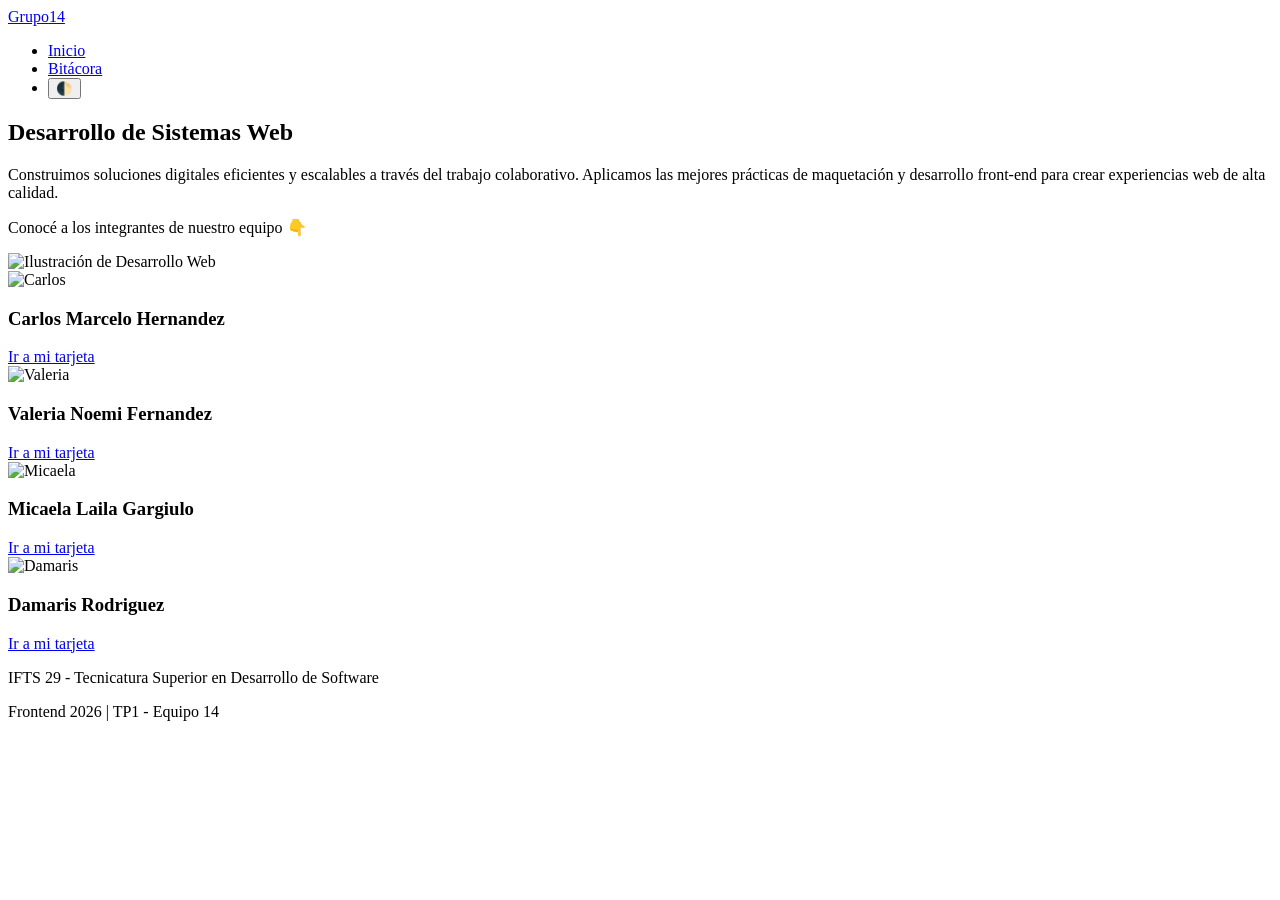
==== index.html @ 47502920 "creacion de index Se creo el archivo index.html" ====
<!doctype html>
<html lang="es">
  <head>
    <meta charset="UTF-8" />
    <meta name="viewport" content="width=device-width, initial-scale=1.0" />
    <title>Equipo Dev - Proyecto Web</title>
    <link rel="stylesheet" href="css/styles.css" />
    <link
      href="https://fonts.googleapis.com/css2?family=Inter:wght@300;400;600&display=swap"
      rel="stylesheet"
    />
  </head>
  <body>
    <header>
      <nav class="navbar">
        <a href="index.html" class="logo">
          Grupo<span class="logo-accent">14</span>
        </a>
        <ul class="nav-links">
          <li><a href="index.html" class="active">Inicio</a></li>
          <li><a href="bitacora.html">Bitácora</a></li>
          <!-- Botón de Modo Oscuro -->
          <li>
            <button
              id="toggle-dark-mode"
              class="btn-dark-mode"
              title="Cambiar tema"
            >
              🌓
            </button>
          </li>
        </ul>
      </nav>
    </header>

    <main class="container">
      <!-- Nueva sección Hero a dos columnas -->
      <section class="hero">
        <div class="hero-content">
          <h1 id="titulo-portada">Desarrollo de Sistemas Web</h1>
          <p>
            Construimos soluciones digitales eficientes y escalables a través
            del trabajo colaborativo. Aplicamos las mejores prácticas de
            maquetación y desarrollo front-end para crear experiencias web de
            alta calidad.
          </p>

          <p class="hero-subtitle">
            Conocé a los integrantes de nuestro equipo 👇
          </p>
        </div>
        <div class="hero-image">
          <!-- Agregá una imagen ilustrativa en tu carpeta img -->
          <img
            src="./img/hero-ilustration.png"
            alt="Ilustración de Desarrollo Web"
          />
        </div>
      </section>

      <!-- Grilla de tarjetas (ahora siempre visible) -->
      <section class="team-grid">
        <div class="team-card">
          <img src="./img/cmh.jpg" alt="Carlos" class="mini-avatar" />
          <h3>Carlos Marcelo Hernandez</h3>
          <a href="carlos.html" class="btn-secondary">Ir a mi tarjeta</a>
        </div>

        <div class="team-card">
          <img src="./img/valeria-mini.jpg" alt="Valeria" class="mini-avatar" />
          <h3>Valeria Noemi Fernandez</h3>
          <a href="valeria.html" class="btn-secondary">Ir a mi tarjeta</a>
        </div>

        <div class="team-card">
          <img src="./img/micaela-mini.jpg" alt="Micaela" class="mini-avatar" />
          <h3>Micaela Laila Gargiulo</h3>
          <a href="micaela.html" class="btn-secondary">Ir a mi tarjeta</a>
        </div>

        <div class="team-card">
          <img src="./img/damaris-mini.jpg" alt="Damaris" class="mini-avatar" />
          <h3>Damaris Rodriguez</h3>
          <a href="damaris.html" class="btn-secondary">Ir a mi tarjeta</a>
        </div>
      </section>
    </main>

    <footer class="footer">
      <p>IFTS 29 - Tecnicatura Superior en Desarrollo de Software</p>
      <p>Frontend 2026 | TP1 - Equipo 14</p>
    </footer>
  </body>
</html>
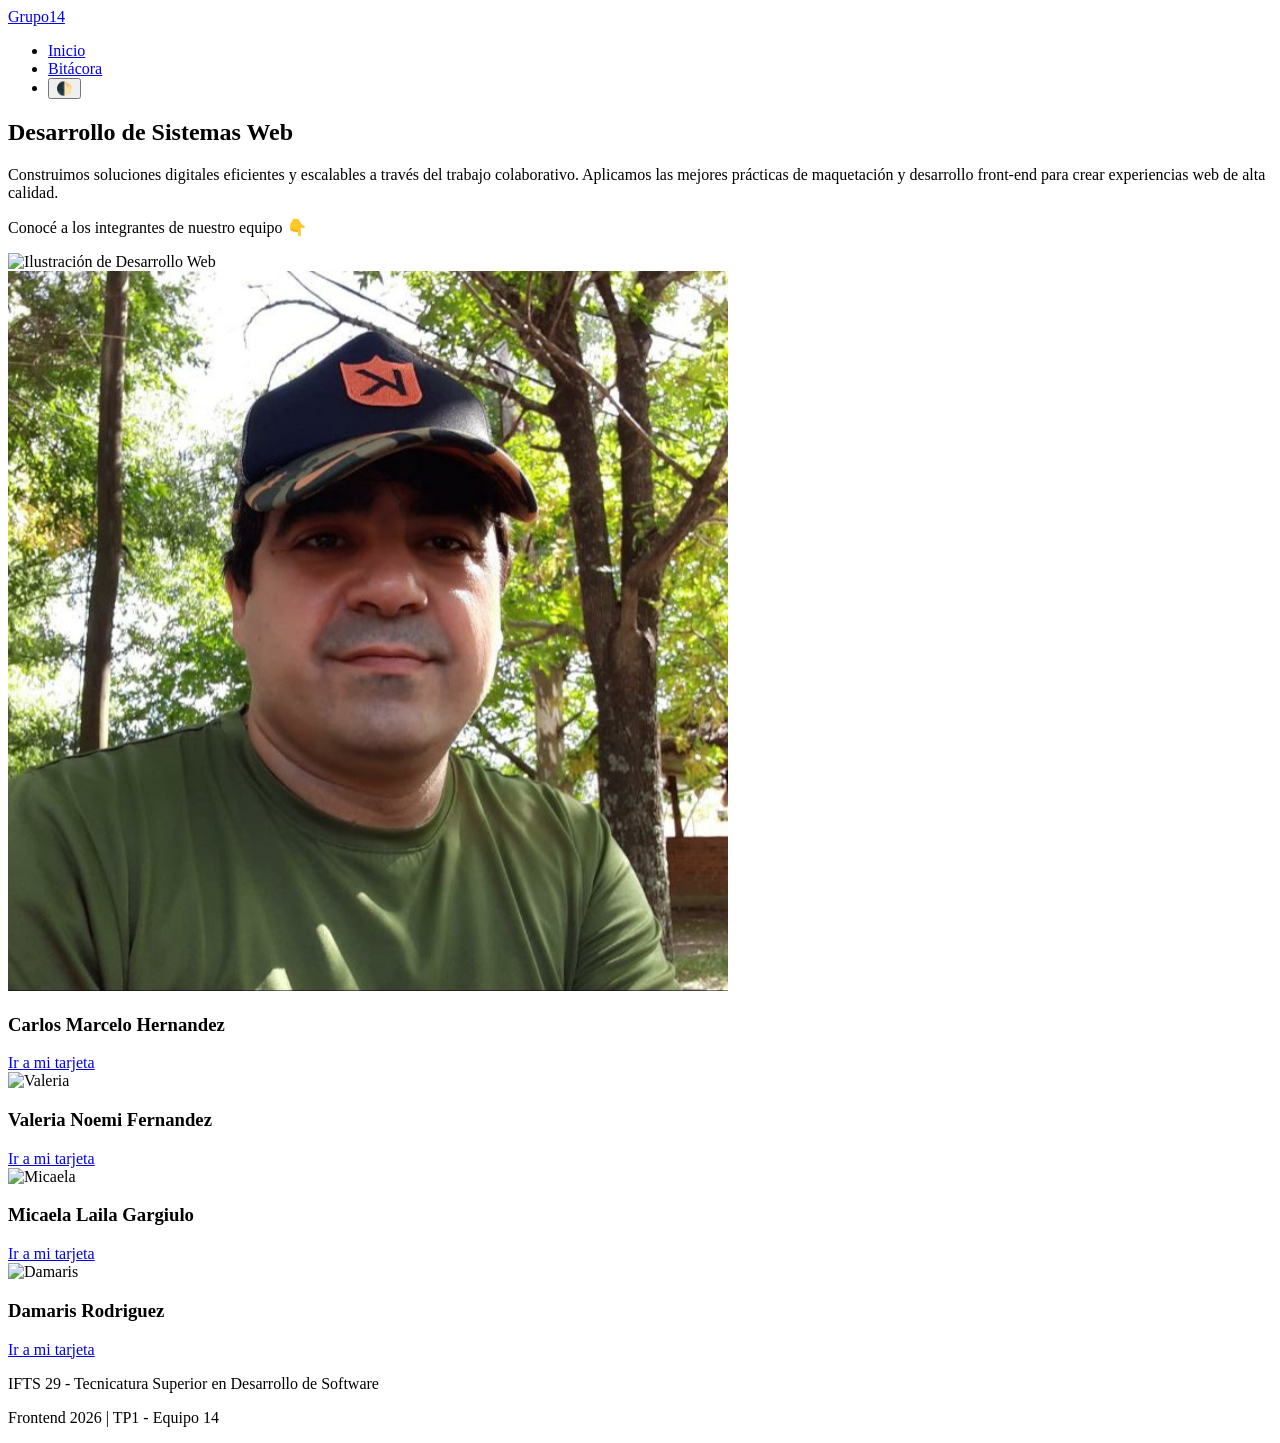
==== commit 9797092f: "agregar carpeta Marcelo con imágenes y actualizar rutas HTML Agrega imágenes a nueva carpeta y actua" ====
--- a/index.html
+++ b/index.html
@@ -50,7 +50,7 @@
           </p>
         </div>
         <div class="hero-image">
-          <!-- Agregá una imagen ilustrativa en tu carpeta img -->
+          <!-- Imagen Home-->
           <img
             src="./img/hero-ilustration.png"
             alt="Ilustración de Desarrollo Web"
@@ -58,10 +58,14 @@
         </div>
       </section>
 
-      <!-- Grilla de tarjetas (ahora siempre visible) -->
+      <!-- Grilla de tarjetas  -->
       <section class="team-grid">
         <div class="team-card">
-          <img src="./img/cmh.jpg" alt="Carlos" class="mini-avatar" />
+          <img
+            src="./img/marcelo/marcelo.jpg"
+            alt="Carlos"
+            class="mini-avatar"
+          />
           <h3>Carlos Marcelo Hernandez</h3>
           <a href="carlos.html" class="btn-secondary">Ir a mi tarjeta</a>
         </div>
@@ -90,5 +94,6 @@
       <p>IFTS 29 - Tecnicatura Superior en Desarrollo de Software</p>
       <p>Frontend 2026 | TP1 - Equipo 14</p>
     </footer>
+    <script src="js/main.js"></script>
   </body>
 </html>
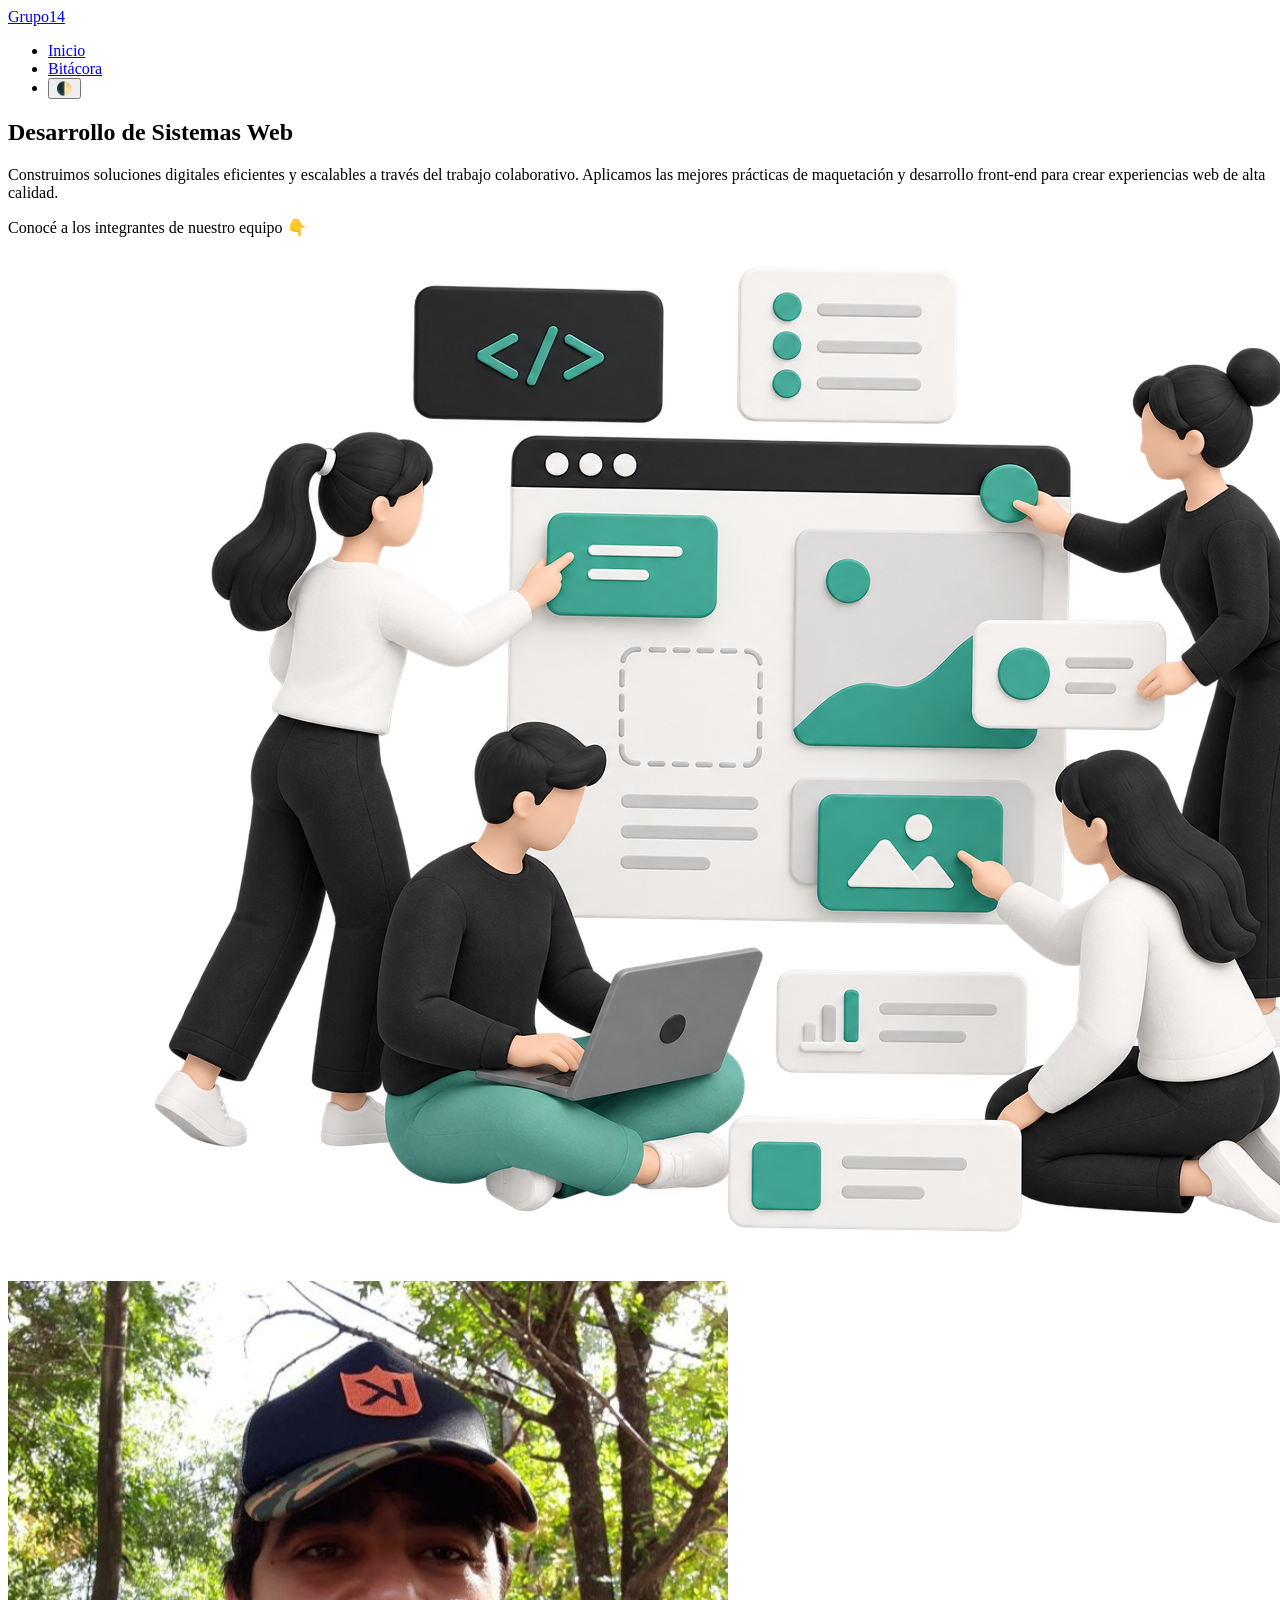
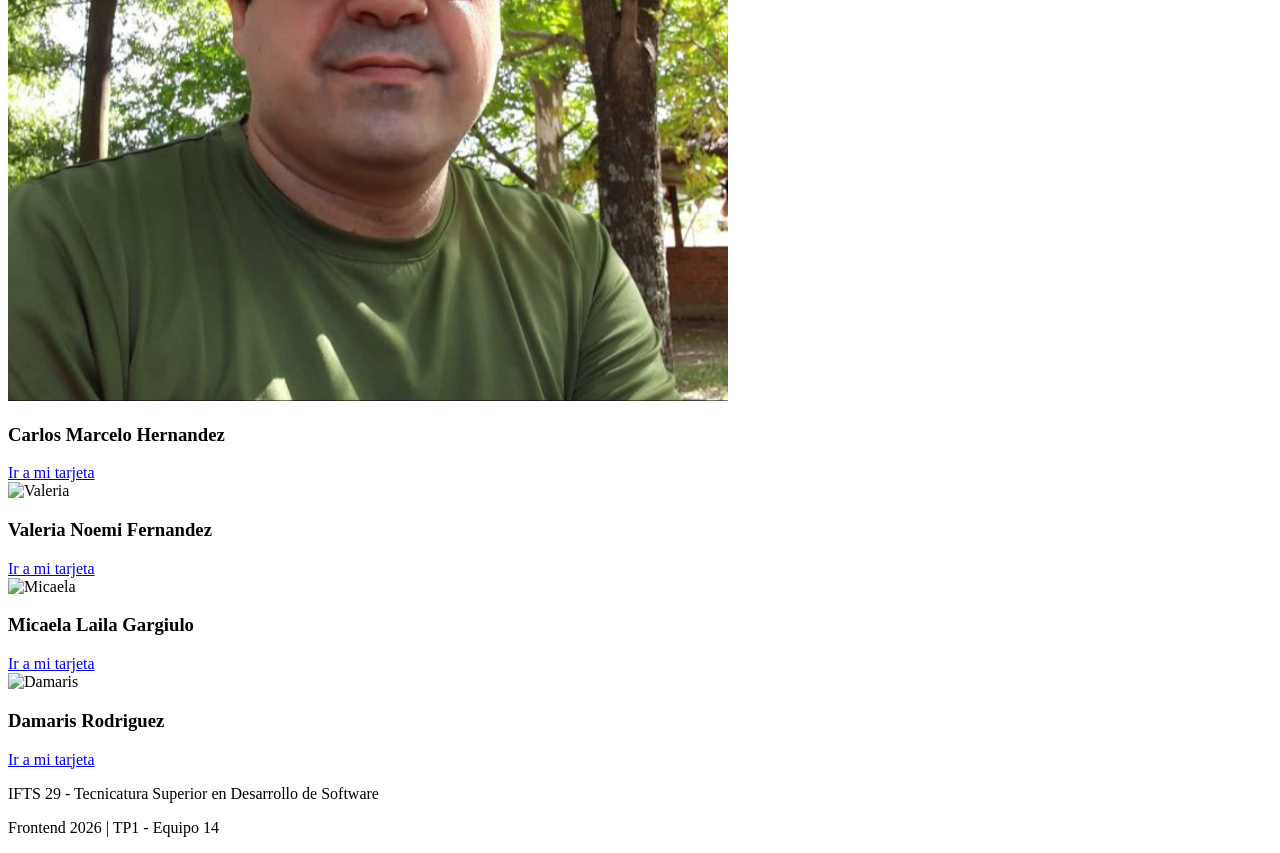
==== commit 3e21421f: "corrección de ruta en index Se corrigió una ruta en el index.html" ====
--- a/index.html
+++ b/index.html
@@ -52,7 +52,7 @@
         <div class="hero-image">
           <!-- Imagen Home-->
           <img
-            src="./img/hero-ilustration.png"
+            src="./img/hero-imagen.png"
             alt="Ilustración de Desarrollo Web"
           />
         </div>
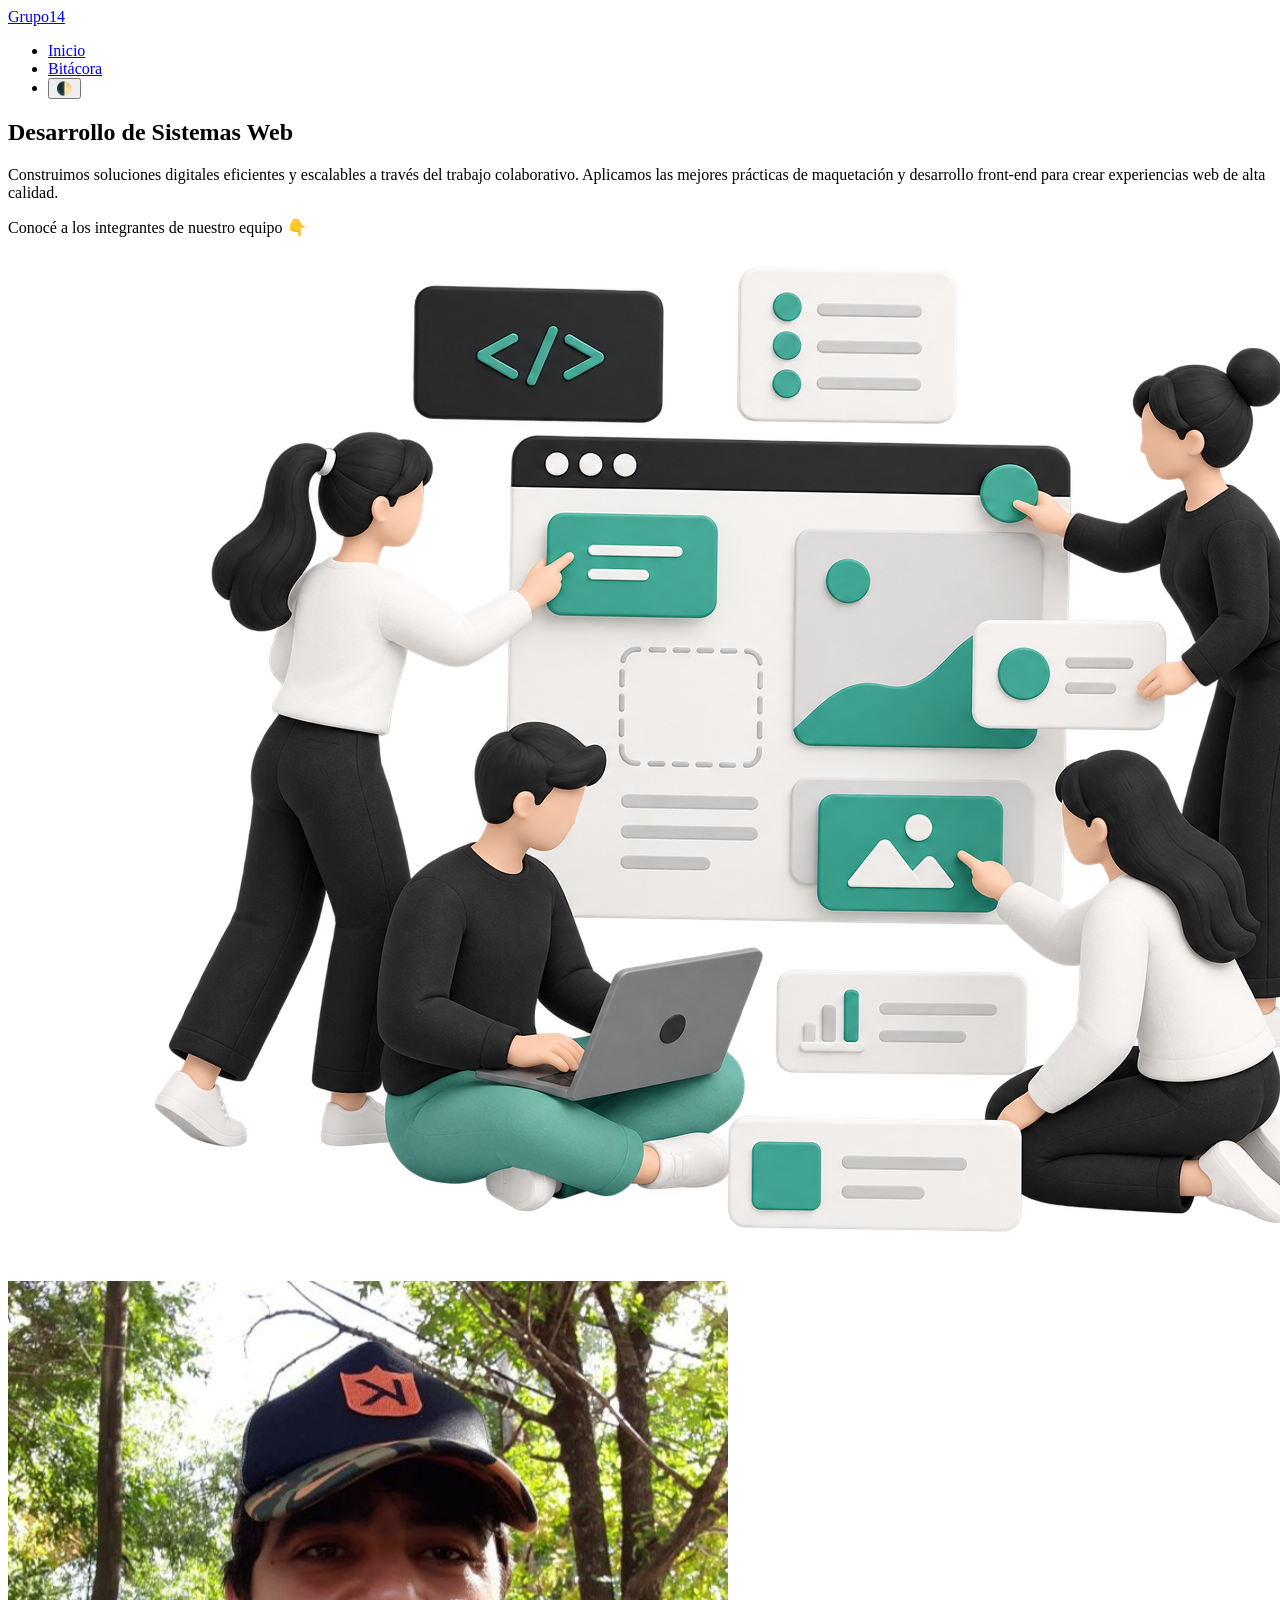
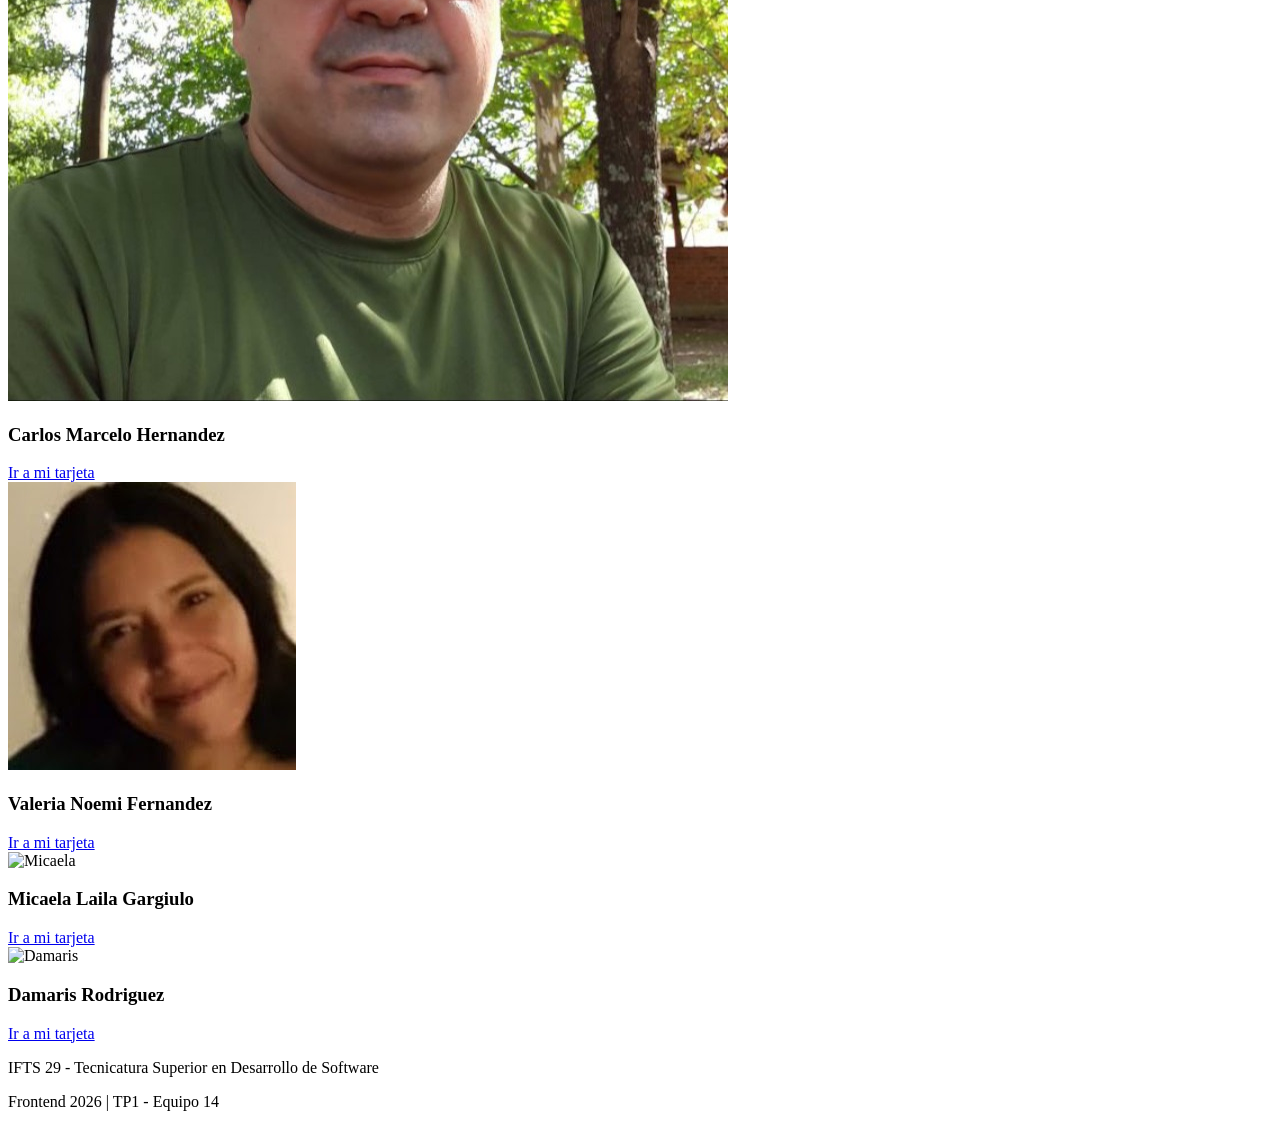
==== commit 2214a0dd: "Se creó carpeta   valeria con imagenes,, index html Se creo dentro de la carpeta img, la carpeta val" ====
--- a/index.html
+++ b/index.html
@@ -70,8 +70,8 @@
           <a href="carlos.html" class="btn-secondary">Ir a mi tarjeta</a>
         </div>
 
-        <div class="team-card">
-          <img src="./img/valeria-mini.jpg" alt="Valeria" class="mini-avatar" />
+       <div class="team-card">
+          <img src="./img/valeria/Valerita.jpg" alt="Valeria" class="mini-avatar" />
           <h3>Valeria Noemi Fernandez</h3>
           <a href="valeria.html" class="btn-secondary">Ir a mi tarjeta</a>
         </div>
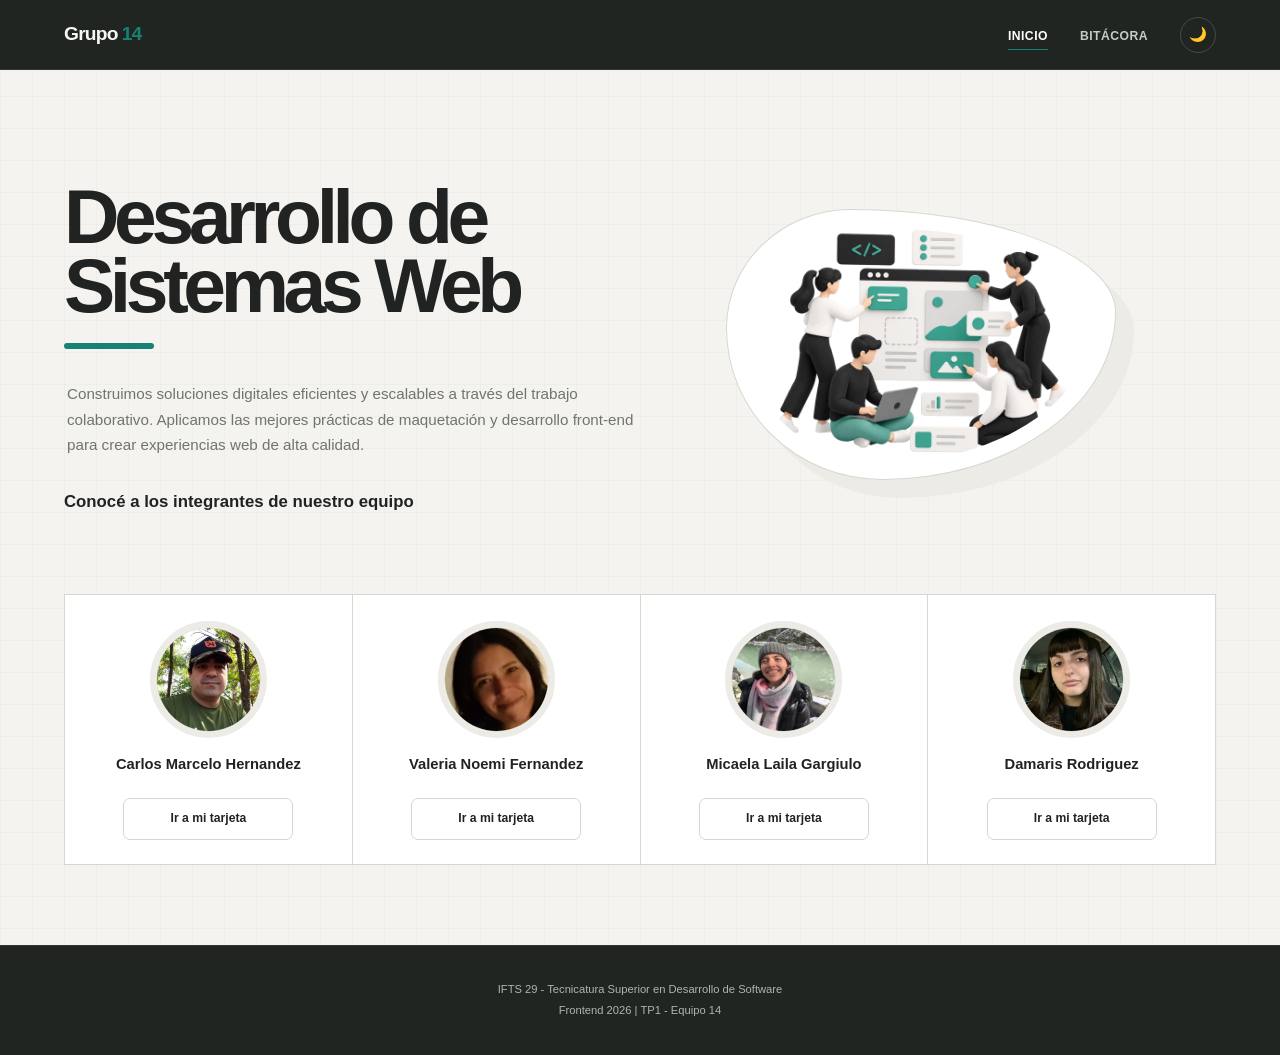
==== commit ccad0a9c: "Actualización de estructura y páginas Se actualizaron las páginas HTML, se agregó el archivo CSS, se" ====
--- a/index.html
+++ b/index.html
@@ -46,7 +46,7 @@
           </p>
 
           <p class="hero-subtitle">
-            Conocé a los integrantes de nuestro equipo 👇
+            Conocé a los integrantes de nuestro equipo
           </p>
         </div>
         <div class="hero-image">
@@ -77,13 +77,13 @@
         </div>
 
         <div class="team-card">
-          <img src="./img/micaela-mini.jpg" alt="Micaela" class="mini-avatar" />
+          <img src="./img/micaela/foto-micaela.jpg" alt="Micaela" class="mini-avatar" />
           <h3>Micaela Laila Gargiulo</h3>
           <a href="micaela.html" class="btn-secondary">Ir a mi tarjeta</a>
         </div>
 
         <div class="team-card">
-          <img src="./img/damaris-mini.jpg" alt="Damaris" class="mini-avatar" />
+          <img src="./img/damaris/damaris-foto.jpg" alt="Damaris" class="mini-avatar" />
           <h3>Damaris Rodriguez</h3>
           <a href="damaris.html" class="btn-secondary">Ir a mi tarjeta</a>
         </div>
--- a/css/styles.css
+++ b/css/styles.css
@@ -0,0 +1,719 @@
+:root {
+  --bg: #f4f3ef;
+  --surface: #ffffff;
+  --surface-2: #ecebe6;
+  --text: #202321;
+  --muted: #70746f;
+  --line: #d7d7d1;
+  --accent: #168276;
+  --accent-dark: #0e665d;
+  --nav: #202522;
+  --nav-text: #f7f7f3;
+}
+
+body.dark-mode {
+  --bg: #111513;
+  --surface: #191d1b;
+  --surface-2: #222824;
+  --text: #f0f0ea;
+  --muted: #a5aaa6;
+  --line: #363c38;
+  --accent: #43b8aa;
+  --accent-dark: #31968b;
+  --nav: #0b0e0d;
+  --nav-text: #f4f4ef;
+  background-image:
+    linear-gradient(rgba(240, 240, 234, .025) 1px, transparent 1px),
+    linear-gradient(90deg, rgba(240, 240, 234, .025) 1px, transparent 1px);
+  background-size: 32px 32px;
+}
+
+* {
+  margin: 0;
+  padding: 0;
+  box-sizing: border-box;
+}
+
+html {
+  scroll-behavior: smooth;
+}
+
+body {
+  min-height: 100vh;
+  display: flex;
+  flex-direction: column;
+  background: var(--bg);
+  color: var(--text);
+  background-image:
+    linear-gradient(rgba(32, 35, 33, .025) 1px, transparent 1px),
+    linear-gradient(90deg, rgba(32, 35, 33, .025) 1px, transparent 1px);
+  background-size: 32px 32px;
+  font-family: "Inter", sans-serif;
+  line-height: 1.6;
+  transition: background-color .3s ease, color .3s ease;
+}
+
+main {
+  flex: 1;
+}
+
+.container {
+  width: min(90%, 1180px);
+  margin: 0 auto;
+  padding: 4rem 0 5rem;
+}
+
+/* // NAVBAR */
+
+.navbar {
+  min-height: 70px;
+  padding: 0 max(5%, calc((100vw - 1180px) / 2));
+  display: flex;
+  align-items: center;
+  justify-content: space-between;
+  background: var(--nav);
+  border-bottom: 1px solid rgba(255,255,255,.08);
+}
+
+.navbar .logo {
+  display: flex;
+  align-items: center;
+  color: var(--nav-text);
+  text-decoration: none;
+  font-size: 1.2rem;
+  font-weight: 700;
+  letter-spacing: -.04em;
+  transition: color .25s ease, transform .25s ease;
+}
+
+.navbar .logo:hover {
+  transform: translateY(-1px);
+}
+
+.logo-accent {
+  color: var(--accent);
+  margin-left: 4px;
+}
+
+.nav-links {
+  display: flex;
+  align-items: center;
+  gap: 2rem;
+  list-style: none;
+}
+
+.nav-links a {
+  position: relative;
+  color: #c7cbc8;
+  text-decoration: none;
+  font-size: .76rem;
+  font-weight: 600;
+  letter-spacing: .04em;
+  text-transform: uppercase;
+  transition: color .25s ease;
+}
+
+.nav-links a::after {
+  content: "";
+  position: absolute;
+  left: 0;
+  bottom: -7px;
+  width: 100%;
+  height: 1px;
+  background: var(--accent);
+  transform: scaleX(0);
+  transform-origin: right;
+  transition: transform .25s ease;
+}
+
+.nav-links a:hover,
+.nav-links a.active {
+  color: white;
+}
+
+.nav-links a:hover::after,
+.nav-links a.active::after {
+  transform: scaleX(1);
+  transform-origin: left;
+}
+
+.btn-dark-mode {
+  width: 36px;
+  height: 36px;
+  display: grid;
+  place-items: center;
+  border: 1px solid rgba(255,255,255,.17);
+  border-radius: 50%;
+  background: transparent;
+  color: white;
+  cursor: pointer;
+  font-size: .9rem;
+  transition: background .25s ease, transform .25s ease;
+}
+
+.btn-dark-mode:hover {
+  background: rgba(255,255,255,.08);
+  transform: rotate(12deg);
+}
+
+/* // BOTONES */
+
+.btn-primary,
+.btn-secondary {
+  display: inline-flex;
+  align-items: center;
+  justify-content: center;
+  min-height: 42px;
+  padding: .65rem 1.15rem;
+  border-radius: 7px;
+  font-size: .76rem;
+  font-weight: 700;
+  text-decoration: none;
+  cursor: pointer;
+  transition: transform .25s ease, background .25s ease,
+              color .25s ease, border-color .25s ease;
+}
+
+.btn-primary {
+  border: 1px solid var(--accent);
+  background: var(--accent);
+  color: white;
+}
+
+.btn-primary:hover {
+  background: var(--accent-dark);
+  border-color: var(--accent-dark);
+  transform: translateY(-2px);
+}
+
+.btn-secondary {
+  border: 1px solid var(--line);
+  background: transparent;
+  color: var(--text);
+}
+
+.btn-secondary:hover {
+  border-color: var(--accent);
+  color: var(--accent);
+  transform: translateY(-2px);
+}
+
+/* // PORTADA */
+
+.hero {
+  min-height: 460px;
+  display: grid;
+  grid-template-columns: 1.1fr .9fr;
+  align-items: center;
+  gap: 4rem;
+  padding: 2rem 0 4rem;
+}
+
+.hero-content {
+  max-width: 650px;
+}
+
+.hero-content h1 {
+  position: relative;
+  margin-bottom: 1.3rem;
+  color: var(--text);
+  font-size: clamp(2.8rem, 6vw, 5.5rem);
+  font-weight: 600;
+  line-height: .9;
+  letter-spacing: -.07em;
+}
+
+/* Detalle gráfico debajo del título */
+.hero-content h1::after {
+  content: "";
+  display: block;
+  width: 90px;
+  height: 6px;
+  margin-top: 1.4rem;
+  background: var(--accent);
+  border-radius: 999px;
+}
+
+.hero-content > p:not(.hero-subtitle) {
+  max-width: 580px;
+  margin-top: 2rem;
+  margin-left: 3px;
+  color: var(--muted);
+  font-size: .95rem;
+  line-height: 1.7;
+}
+
+.hero-subtitle {
+  margin-top: 2rem;
+  color: var(--text);
+  font-size: 1.05rem;
+  font-weight: 600;
+  line-height: 1.4;
+}
+
+.hero-image img {
+  width: min(100%, 390px);
+  padding: 1rem;
+  background: var(--surface);
+  border: 1px solid var(--line);
+  border-radius: 32% 68% 60% 40% / 44% 38% 62% 56%;
+  box-shadow: 18px 18px 0 var(--surface-2);
+}
+
+.hero-image img:hover {
+  animation: giro 0.8s ease-in-out;
+}
+
+@keyframes giro {
+  from {
+    transform: rotate(0deg);
+  }
+
+  to {
+    transform: rotate(360deg);
+  }
+}
+
+/* // EQUIPO */
+
+.team-grid {
+  display: grid;
+  grid-template-columns: repeat(4, 1fr);
+  border-top: 1px solid var(--line);
+  border-left: 1px solid var(--line);
+}
+
+.team-card {
+  min-height: 270px;
+  padding: 2rem 1.3rem 1.5rem;
+  display: flex;
+  flex-direction: column;
+  align-items: center;
+  justify-content: space-between;
+  gap: 1rem;
+  text-align: center;
+  background: var(--surface);
+  border-right: 1px solid var(--line);
+  border-bottom: 1px solid var(--line);
+  transition: background .25s ease, transform .25s ease;
+}
+
+.team-card:hover {
+  background: var(--surface-2);
+  transform: translateY(-3px);
+}
+
+.team-card h3 {
+  max-width: 200px;
+  color: var(--text);
+  font-size: .92rem;
+  font-weight: 600;
+  line-height: 1.3;
+}
+
+.mini-avatar {
+  width: 105px;
+  height: 105px;
+  object-fit: cover;
+  border: 1px solid var(--line);
+  border-radius: 50%;
+  outline: 6px solid var(--surface-2);
+  transition: transform .3s ease;
+}
+
+.team-card:hover .mini-avatar {
+  transform: scale(1.05);
+}
+
+.team-card .btn-secondary {
+  width: 100%;
+  max-width: 170px;
+}
+
+/* // PERFIL */
+
+.profile-container {
+  max-width: 1050px;
+}
+
+.profile-container > .btn-secondary {
+  margin-bottom: 1.5rem !important;
+}
+
+.profile-card {
+  padding: clamp(2rem, 5vw, 4rem);
+  text-align: center;
+  background: var(--surface);
+  border: 1px solid var(--line);
+}
+
+.avatar {
+  width: 155px;
+  height: 155px;
+  margin-bottom: 1.3rem;
+  object-fit: cover;
+  border: 1px solid var(--line);
+  border-radius: 50%;
+  outline: 8px solid var(--surface-2);
+}
+
+.profile-card > h2 {
+  margin-bottom: .3rem;
+  color: var(--text);
+  font-size: clamp(1.8rem, 4vw, 2.8rem);
+  font-weight: 600;
+  letter-spacing: -.055em;
+  line-height: 1;
+}
+
+.location {
+  color: var(--muted);
+  font-size: .8rem;
+}
+
+.btn-github {
+  margin-top: 1.2rem;
+  margin-bottom: 2.5rem;
+}
+
+.profile-details {
+  display: grid;
+  grid-template-columns: .85fr 1.15fr;
+  text-align: left;
+  border-top: 1px solid var(--line);
+  border-left: 1px solid var(--line);
+}
+
+.box-section {
+  min-width: 0;
+  padding: 1.7rem;
+  background: var(--surface);
+  border-right: 1px solid var(--line);
+  border-bottom: 1px solid var(--line);
+}
+
+.box-section h3 {
+  margin-bottom: 1.2rem;
+  color: var(--text);
+  font-size: .72rem;
+  font-weight: 700;
+  letter-spacing: .12em;
+  text-transform: uppercase;
+}
+
+.box-section h3::after {
+  content: "";
+  display: block;
+  width: 30px;
+  height: 2px;
+  margin-top: .65rem;
+  background: var(--accent);
+}
+
+.box-section ul {
+  margin: .5rem 0 1.2rem;
+  padding: 0;
+  list-style: none;
+}
+
+.box-section li {
+  padding: .48rem 0;
+  border-bottom: 1px solid var(--line);
+  color: var(--muted);
+  font-size: .78rem;
+}
+
+.box-section li::before {
+  content: "•";
+  margin-right: .55rem;
+  color: var(--accent);
+}
+
+.box-section p {
+  color: var(--muted);
+  font-size: .78rem;
+}
+
+/* // FAVORITOS */
+
+.media-category {
+  margin-top: 0;
+}
+
+.media-category + .media-category {
+  margin-top: 1.8rem;
+}
+
+.media-category h4 {
+  margin-bottom: .8rem;
+  padding-bottom: .5rem;
+  border-bottom: 1px solid var(--line);
+  color: var(--text);
+  font-size: .7rem;
+  font-weight: 700;
+  letter-spacing: .1em;
+  text-transform: uppercase;
+}
+
+.media-grid {
+  display: grid;
+  grid-template-columns: repeat(3, 1fr);
+  gap: .65rem;
+}
+
+.media-item {
+  min-width: 0;
+  padding: .4rem;
+  background: var(--surface-2);
+  border: 1px solid transparent;
+  transition: transform .25s ease, border-color .25s ease;
+}
+
+.media-item:hover {
+  border-color: var(--accent);
+  transform: translateY(-4px);
+}
+
+.media-item img {
+  display: block;
+  width: 100%;
+  object-fit: cover;
+  margin-bottom: .5rem;
+  border-radius: 2px;
+}
+
+.peliculas .media-item img {
+  aspect-ratio: 2 / 3;
+}
+
+.discos .media-item img {
+  aspect-ratio: 1 / 1;
+}
+
+.media-item span {
+  display: block;
+  color: var(--text);
+  font-size: .63rem;
+  font-weight: 600;
+  line-height: 1.25;
+}
+
+/* // BITÁCORA */
+
+.bitacora-section {
+  max-width: 900px;
+  margin: 0 auto;
+}
+
+.page-title {
+  margin-bottom: .6rem;
+  color: var(--text);
+  font-size: clamp(2.2rem, 5vw, 3.8rem);
+  font-weight: 600;
+  letter-spacing: -.065em;
+  line-height: .95;
+}
+
+.page-subtitle {
+  max-width: 620px;
+  margin-bottom: 3rem;
+  color: var(--muted);
+  font-size: .88rem;
+}
+
+.bitacora-entry {
+  margin: 0;
+  padding: 1.8rem 0;
+  display: grid;
+  grid-template-columns: 230px 1fr;
+  gap: 2rem;
+  background: transparent;
+  border: 0;
+  border-top: 1px solid var(--line);
+  box-shadow: none;
+}
+
+.bitacora-entry:last-child {
+  border-bottom: 1px solid var(--line);
+}
+
+.entry-header {
+  display: block;
+  margin: 0;
+  padding-right: 1rem;
+  border: 0;
+}
+
+.bitacora-entry h3 {
+  margin-bottom: .4rem;
+  color: var(--text);
+  font-size: .82rem;
+  font-weight: 600;
+  line-height: 1.35;
+}
+
+.entry-date {
+  color: var(--accent);
+  font-size: .63rem;
+  font-weight: 700;
+  letter-spacing: .07em;
+  text-transform: uppercase;
+}
+
+.bitacora-entry p {
+  color: var(--muted);
+  font-size: .83rem;
+}
+
+.bitacora-entry strong,
+.bitacora-entry code {
+  color: var(--text);
+}
+
+.bitacora-entry code {
+  padding: .1rem .3rem;
+  background: var(--surface-2);
+  border-radius: 3px;
+}
+
+/* // FOOTER */
+
+.footer {
+  margin-top: auto;
+  padding: 2rem 1rem;
+  background: var(--nav);
+  border-top: 1px solid rgba(255,255,255,.08);
+  color: #aeb5b0;
+  text-align: center;
+  font-size: .7rem;
+}
+
+.footer p {
+  margin: .2rem 0;
+}
+
+/* // RESPONSIVE */
+
+@media (max-width: 1200px) {
+  .team-grid {
+    grid-template-columns: repeat(2, 1fr);
+  }
+}
+
+@media (max-width: 900px) {
+  .navbar {
+    padding: 0 5%;
+  }
+
+  .hero {
+    grid-template-columns: 1fr;
+    gap: 2rem;
+    text-align: center;
+  }
+
+  .hero-content {
+    margin: 0 auto;
+  }
+
+  .hero-content > p:not(.hero-subtitle) {
+    margin-left: auto;
+    margin-right: auto;
+  }
+
+  .hero-image {
+    min-height: 300px;
+  }
+
+  .profile-details {
+    grid-template-columns: 1fr;
+  }
+}
+
+@media (max-width: 600px) {
+  .container {
+    width: 92%;
+    padding-top: 2.8rem;
+  }
+
+  .navbar {
+    min-height: 64px;
+  }
+
+  .nav-links {
+    gap: .8rem;
+  }
+
+  .nav-links a {
+    font-size: .65rem;
+  }
+
+  .hero-content h1 {
+    font-size: clamp(2.6rem, 13vw, 4rem);
+  }
+
+  .hero-image img {
+    width: 75%;
+  }
+
+  .team-grid {
+    grid-template-columns: 1fr;
+  }
+
+  .team-card {
+    min-height: 235px;
+  }
+
+  .profile-card {
+    padding: 2rem 1rem;
+  }
+
+  .box-section {
+    padding: 1.4rem;
+  }
+
+  .bitacora-entry {
+    grid-template-columns: 1fr;
+    gap: .7rem;
+  }
+
+  .entry-header {
+    padding-left: 1rem;
+    border-left: 2px solid var(--accent);
+  }
+}
+
+@media (max-width: 400px) {
+  .container {
+    width: 94%;
+  }
+
+  .nav-links {
+    gap: .5rem;
+  }
+
+  .btn-dark-mode {
+    width: 32px;
+    height: 32px;
+  }
+
+  .media-grid {
+    gap: .45rem;
+  }
+
+  .media-item {
+    padding: .3rem;
+  }
+
+  .media-item span {
+    font-size: .59rem;
+  }
+}
+
+@media (prefers-reduced-motion: reduce) {
+  *,
+  *::before,
+  *::after {
+    scroll-behavior: auto !important;
+    transition-duration: .01ms !important;
+  }
+}
